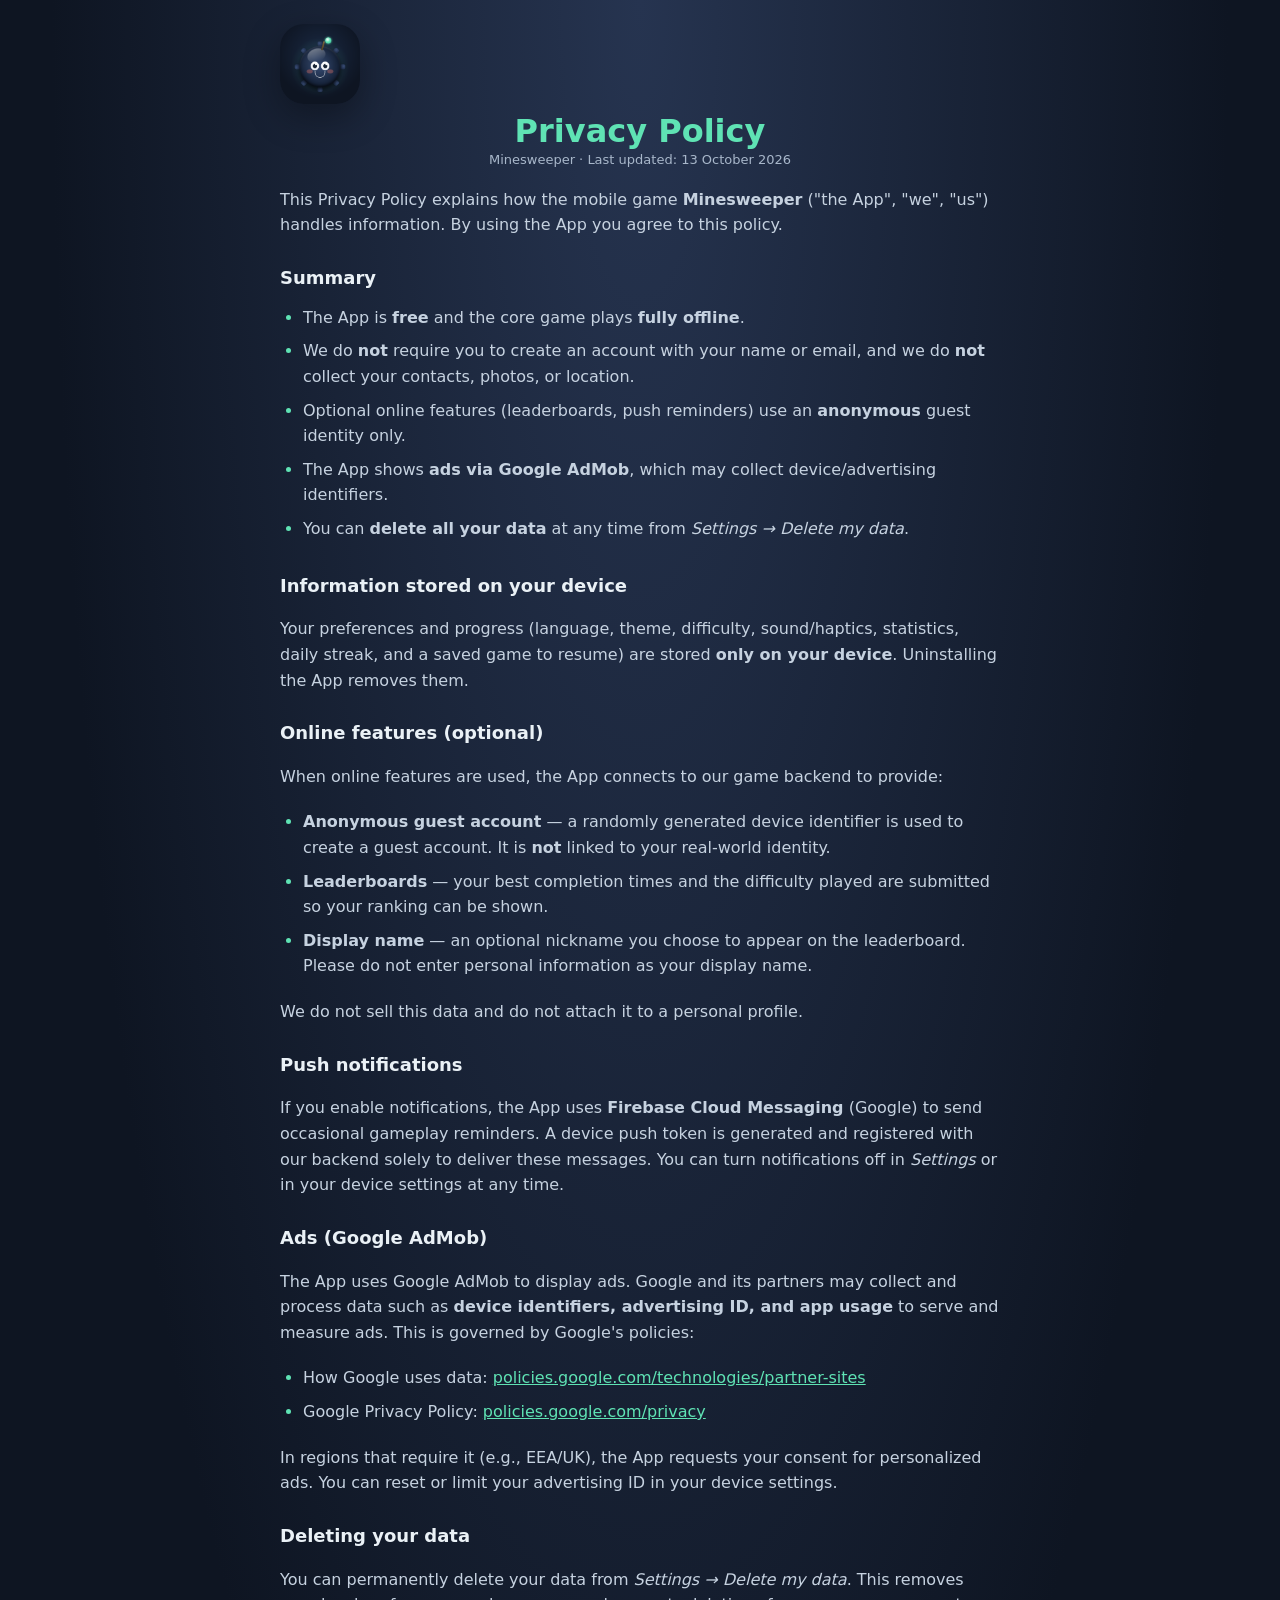
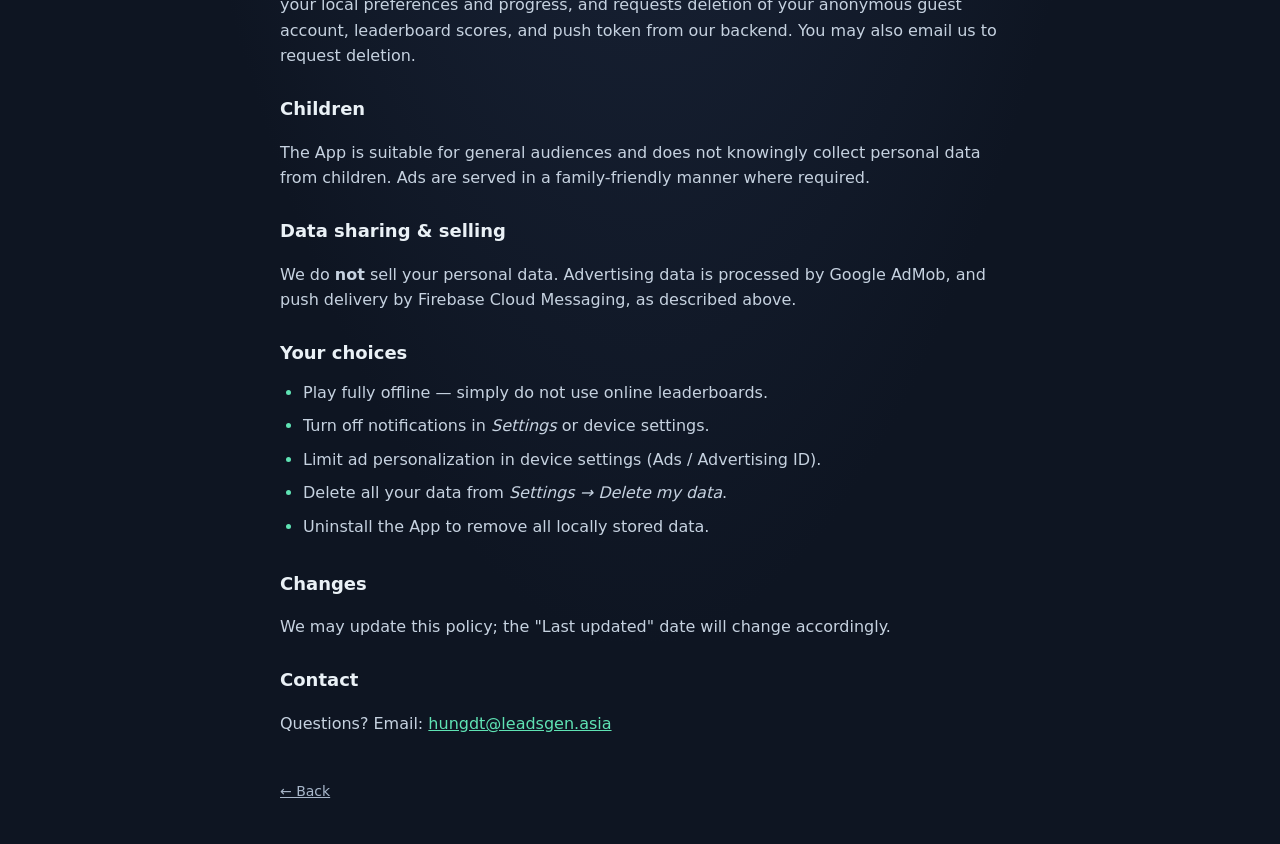
==== privacy.html @ e2d09023 "Add files via upload" ====
<!doctype html>
<html lang="en">
<head>
<meta charset="utf-8">
<meta name="viewport" content="width=device-width, initial-scale=1, viewport-fit=cover">
<meta name="theme-color" content="#0e1522">
<title>Minesweeper — Privacy Policy</title>
<meta name="description" content="Privacy Policy for the Minesweeper mobile game.">
<meta name="robots" content="index,follow">
<link rel="icon" type="image/png" href="assets/icon.png">
<link rel="stylesheet" href="assets/install.css">
<style>
/* Policy page: left-aligned, readable long-form over the shared install.css. */
.wrap{max-width:720px;text-align:left}
.policy h1{font-size:clamp(24px,5vw,32px);text-align:center}
.policy h2{color:#eaf1f6;font-size:18px;margin:26px 0 8px}
.policy p,.policy li{color:#c6d2e0}
.policy a{color:#5fe3b4}
.policy .updated{color:#a8b7ca;text-align:center;font-size:13px;margin:0 0 8px}
.policy ul{display:block;text-align:left}
.policy .home{display:inline-block;margin-top:28px;color:#a8b7ca;font-size:14px}
</style>
</head>
<body>
<main class="wrap policy">
<img class="icon" src="assets/icon.png" width="80" height="80" alt="Minesweeper">
<h1>Privacy Policy</h1>
<p class="updated">Minesweeper · Last updated: 13 October 2026</p>

<p>This Privacy Policy explains how the mobile game <strong>Minesweeper</strong> ("the App", "we", "us")
handles information. By using the App you agree to this policy.</p>

<h2>Summary</h2>
<ul>
<li>The App is <strong>free</strong> and the core game plays <strong>fully offline</strong>.</li>
<li>We do <strong>not</strong> require you to create an account with your name or email, and we do
<strong>not</strong> collect your contacts, photos, or location.</li>
<li>Optional online features (leaderboards, push reminders) use an <strong>anonymous</strong> guest
identity only.</li>
<li>The App shows <strong>ads via Google AdMob</strong>, which may collect device/advertising
identifiers.</li>
<li>You can <strong>delete all your data</strong> at any time from <em>Settings → Delete my data</em>.</li>
</ul>

<h2>Information stored on your device</h2>
<p>Your preferences and progress (language, theme, difficulty, sound/haptics, statistics, daily streak,
and a saved game to resume) are stored <strong>only on your device</strong>. Uninstalling the App
removes them.</p>

<h2>Online features (optional)</h2>
<p>When online features are used, the App connects to our game backend to provide:</p>
<ul>
<li><strong>Anonymous guest account</strong> — a randomly generated device identifier is used to create a
guest account. It is <strong>not</strong> linked to your real-world identity.</li>
<li><strong>Leaderboards</strong> — your best completion times and the difficulty played are submitted so
your ranking can be shown.</li>
<li><strong>Display name</strong> — an optional nickname you choose to appear on the leaderboard. Please do
not enter personal information as your display name.</li>
</ul>
<p>We do not sell this data and do not attach it to a personal profile.</p>

<h2>Push notifications</h2>
<p>If you enable notifications, the App uses <strong>Firebase Cloud Messaging</strong> (Google) to send
occasional gameplay reminders. A device push token is generated and registered with our backend solely to
deliver these messages. You can turn notifications off in <em>Settings</em> or in your device settings at
any time.</p>

<h2>Ads (Google AdMob)</h2>
<p>The App uses Google AdMob to display ads. Google and its partners may collect and process data such as
<strong>device identifiers, advertising ID, and app usage</strong> to serve and measure ads. This is
governed by Google's policies:</p>
<ul>
<li>How Google uses data: <a href="https://policies.google.com/technologies/partner-sites">policies.google.com/technologies/partner-sites</a></li>
<li>Google Privacy Policy: <a href="https://policies.google.com/privacy">policies.google.com/privacy</a></li>
</ul>
<p>In regions that require it (e.g., EEA/UK), the App requests your consent for personalized ads. You can
reset or limit your advertising ID in your device settings.</p>

<h2>Deleting your data</h2>
<p>You can permanently delete your data from <em>Settings → Delete my data</em>. This removes your local
preferences and progress, and requests deletion of your anonymous guest account, leaderboard scores, and
push token from our backend. You may also email us to request deletion.</p>

<h2>Children</h2>
<p>The App is suitable for general audiences and does not knowingly collect personal data from children.
Ads are served in a family-friendly manner where required.</p>

<h2>Data sharing &amp; selling</h2>
<p>We do <strong>not</strong> sell your personal data. Advertising data is processed by Google AdMob, and
push delivery by Firebase Cloud Messaging, as described above.</p>

<h2>Your choices</h2>
<ul>
<li>Play fully offline — simply do not use online leaderboards.</li>
<li>Turn off notifications in <em>Settings</em> or device settings.</li>
<li>Limit ad personalization in device settings (Ads / Advertising ID).</li>
<li>Delete all your data from <em>Settings → Delete my data</em>.</li>
<li>Uninstall the App to remove all locally stored data.</li>
</ul>

<h2>Changes</h2>
<p>We may update this policy; the "Last updated" date will change accordingly.</p>

<h2>Contact</h2>
<p>Questions? Email: <a href="mailto:hungdt@leadsgen.asia">hungdt@leadsgen.asia</a></p>

<a class="home" href="index.html">← Back</a>
</main>
</body>
</html>
---- assets/install.css ----
*{box-sizing:border-box}body{margin:0;min-height:100vh;padding:24px 18px 40px;background:radial-gradient(ellipse at top,#263450,#0e1522 65%);color:#eaf1f6;font:16px/1.6 system-ui,-apple-system,"Segoe UI",sans-serif;text-align:center}.wrap{max-width:520px;margin:auto}nav{display:flex;flex-wrap:wrap;justify-content:center;gap:8px 16px;margin-bottom:30px}nav a{color:#a8b7ca;font-size:13px;text-underline-offset:5px}nav a[aria-current]{color:#5fe3b4;font-weight:700}.icon{border-radius:24px;box-shadow:0 12px 36px #0005}.eyebrow{color:#a8b7ca;font-size:13px;margin:18px 0 6px}h1{font-family:system-ui,sans-serif;font-size:clamp(27px,6vw,38px);line-height:1.2;color:#5fe3b4;margin:0}h2{font-size:17px;margin:0 0 8px}.sub{font-weight:700;margin:14px 0 8px}.description{color:#a8b7ca;margin:0 auto 24px}.downloads{padding:20px;background:#18233a;border:1px solid #354765;border-radius:20px}#status{margin:0 0 14px;font-size:14px}.btn{display:block;padding:14px 16px;border-radius:12px;font-weight:750;text-decoration:none;background:linear-gradient(135deg,#5fe3b4,#34c597);color:#0e1522}.btn:hover{filter:brightness(1.08)}a:focus-visible{outline:3px solid #eaf1f6;outline-offset:5px}.unavailable{font-size:14px;color:#a8b7ca;margin:14px 0}.hint{font-size:12px;color:#a8b7ca;margin:0}section{margin-top:24px}section p{color:#a8b7ca;margin:0}ul{display:inline-block;text-align:left;padding-left:23px;margin:0}li{padding:4px 0}li::marker{color:#5fe3b4}footer{margin-top:28px;padding-top:18px;border-top:1px solid #354765;font-size:12px;color:#a8b7ca}

.astore{margin-top:12px;background:transparent;color:inherit;border:1px solid #718096}.downloads .hint{margin-top:14px}
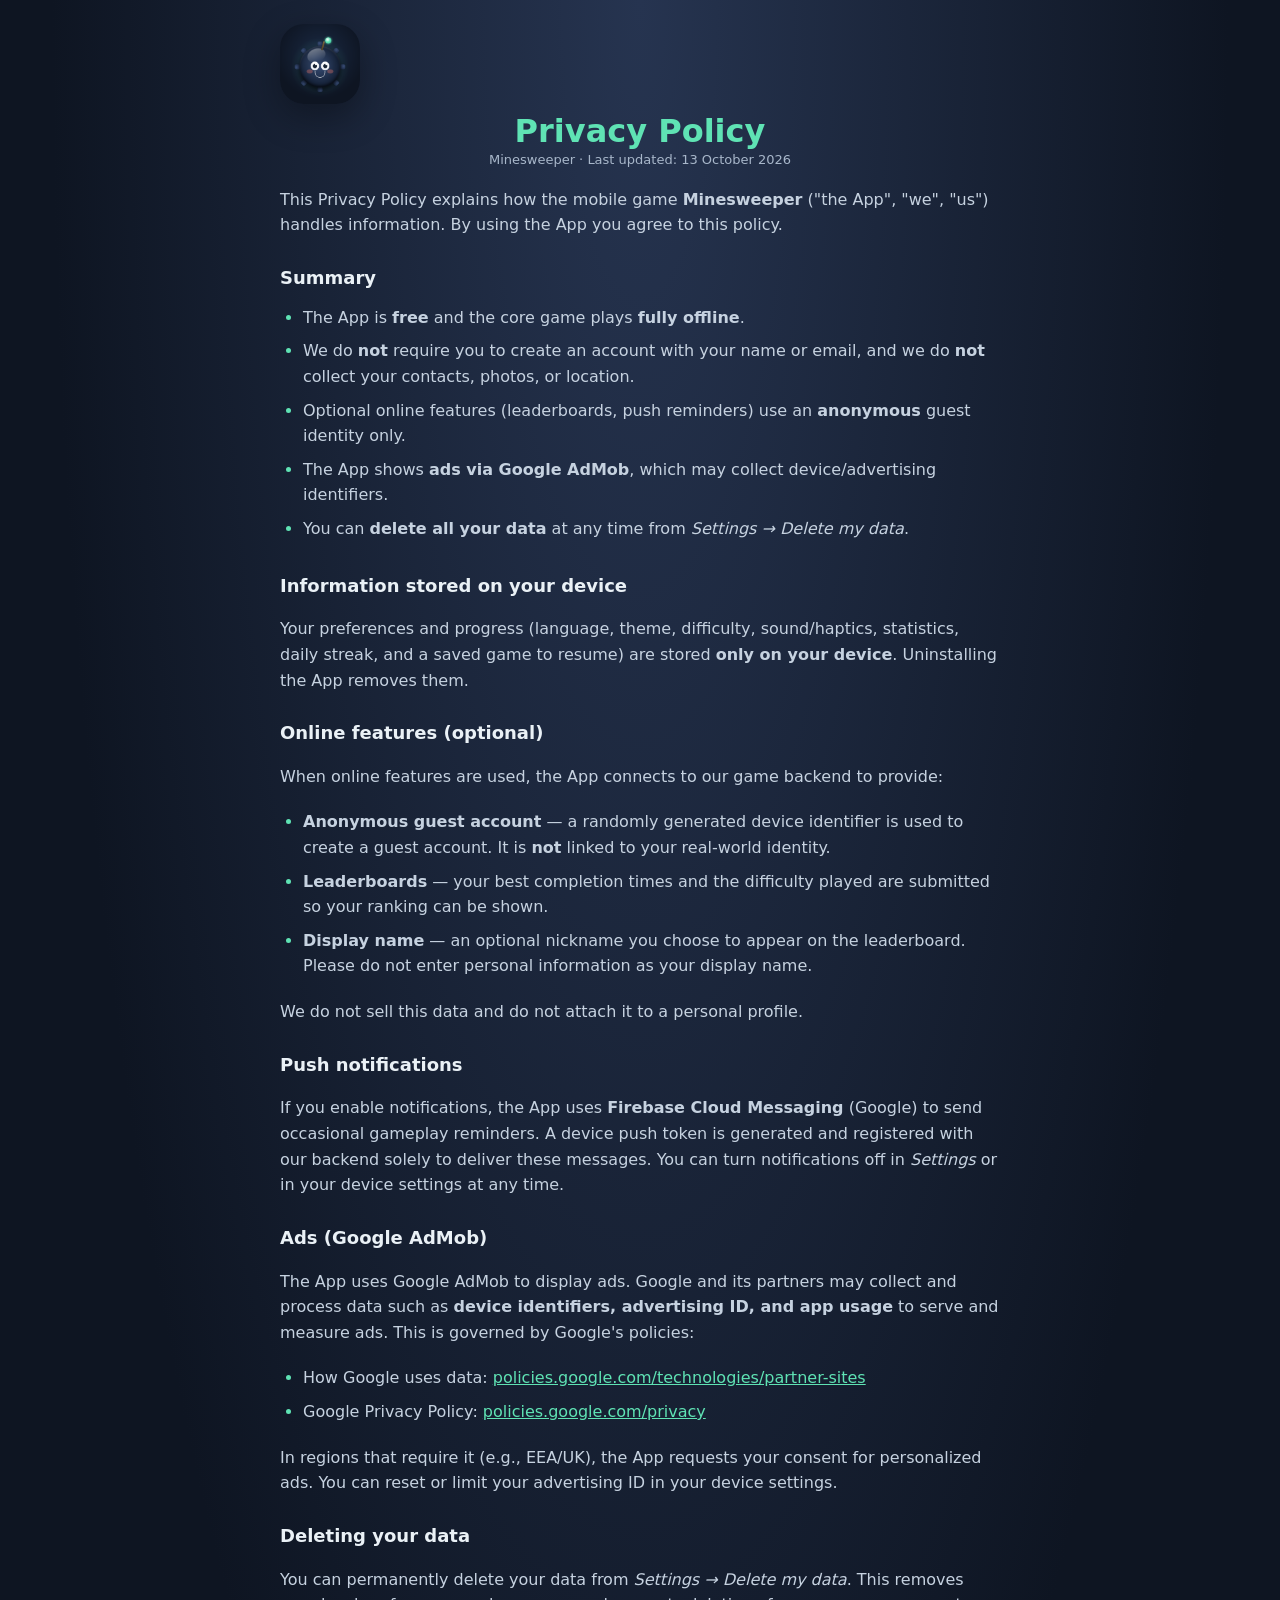
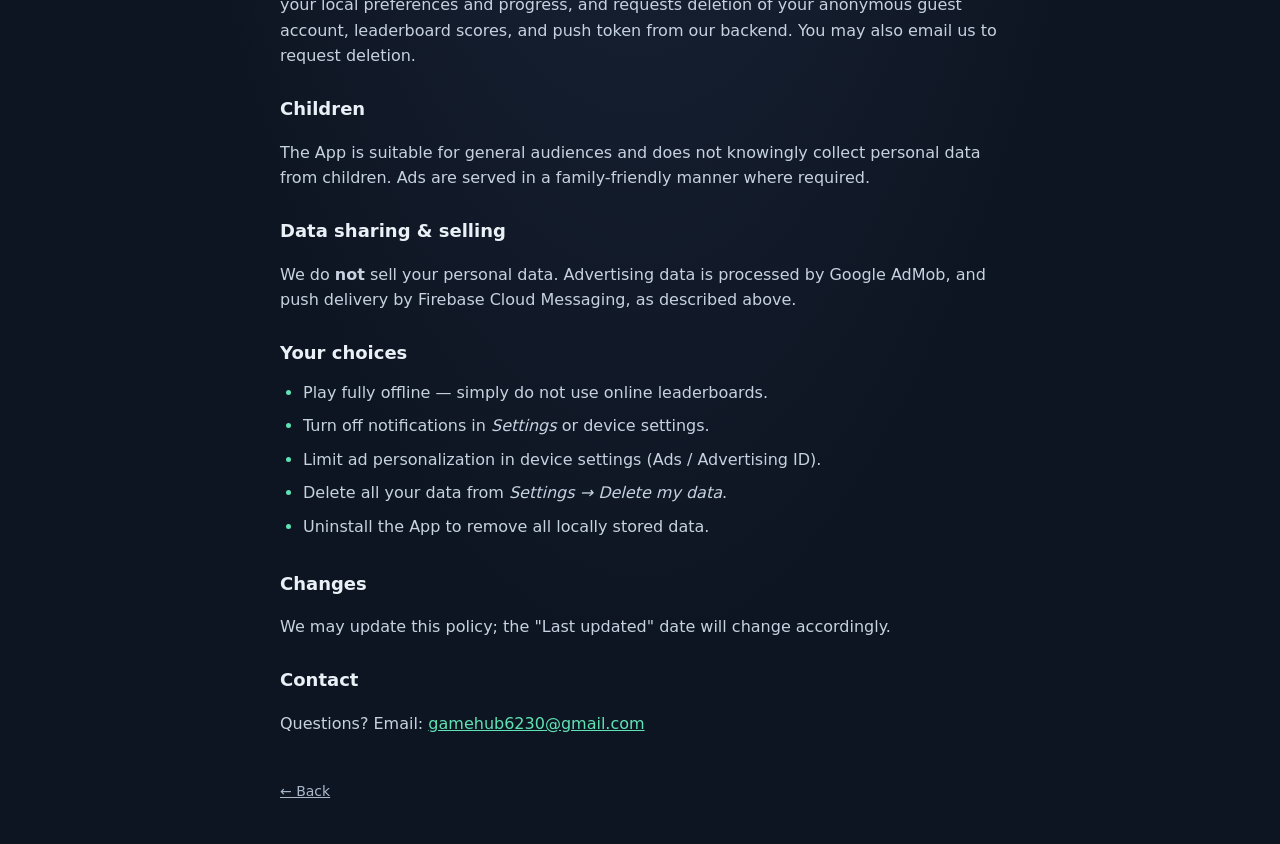
==== commit cad9cefd: "Update privacy.html" ====
--- a/privacy.html
+++ b/privacy.html
@@ -102,7 +102,7 @@
 <p>We may update this policy; the "Last updated" date will change accordingly.</p>
 
 <h2>Contact</h2>
-<p>Questions? Email: <a href="mailto:hungdt@leadsgen.asia">hungdt@leadsgen.asia</a></p>
+<p>Questions? Email: <a href="mailto:gamehub6230@gmail.com">gamehub6230@gmail.com</a></p>
 
 <a class="home" href="index.html">← Back</a>
 </main>
